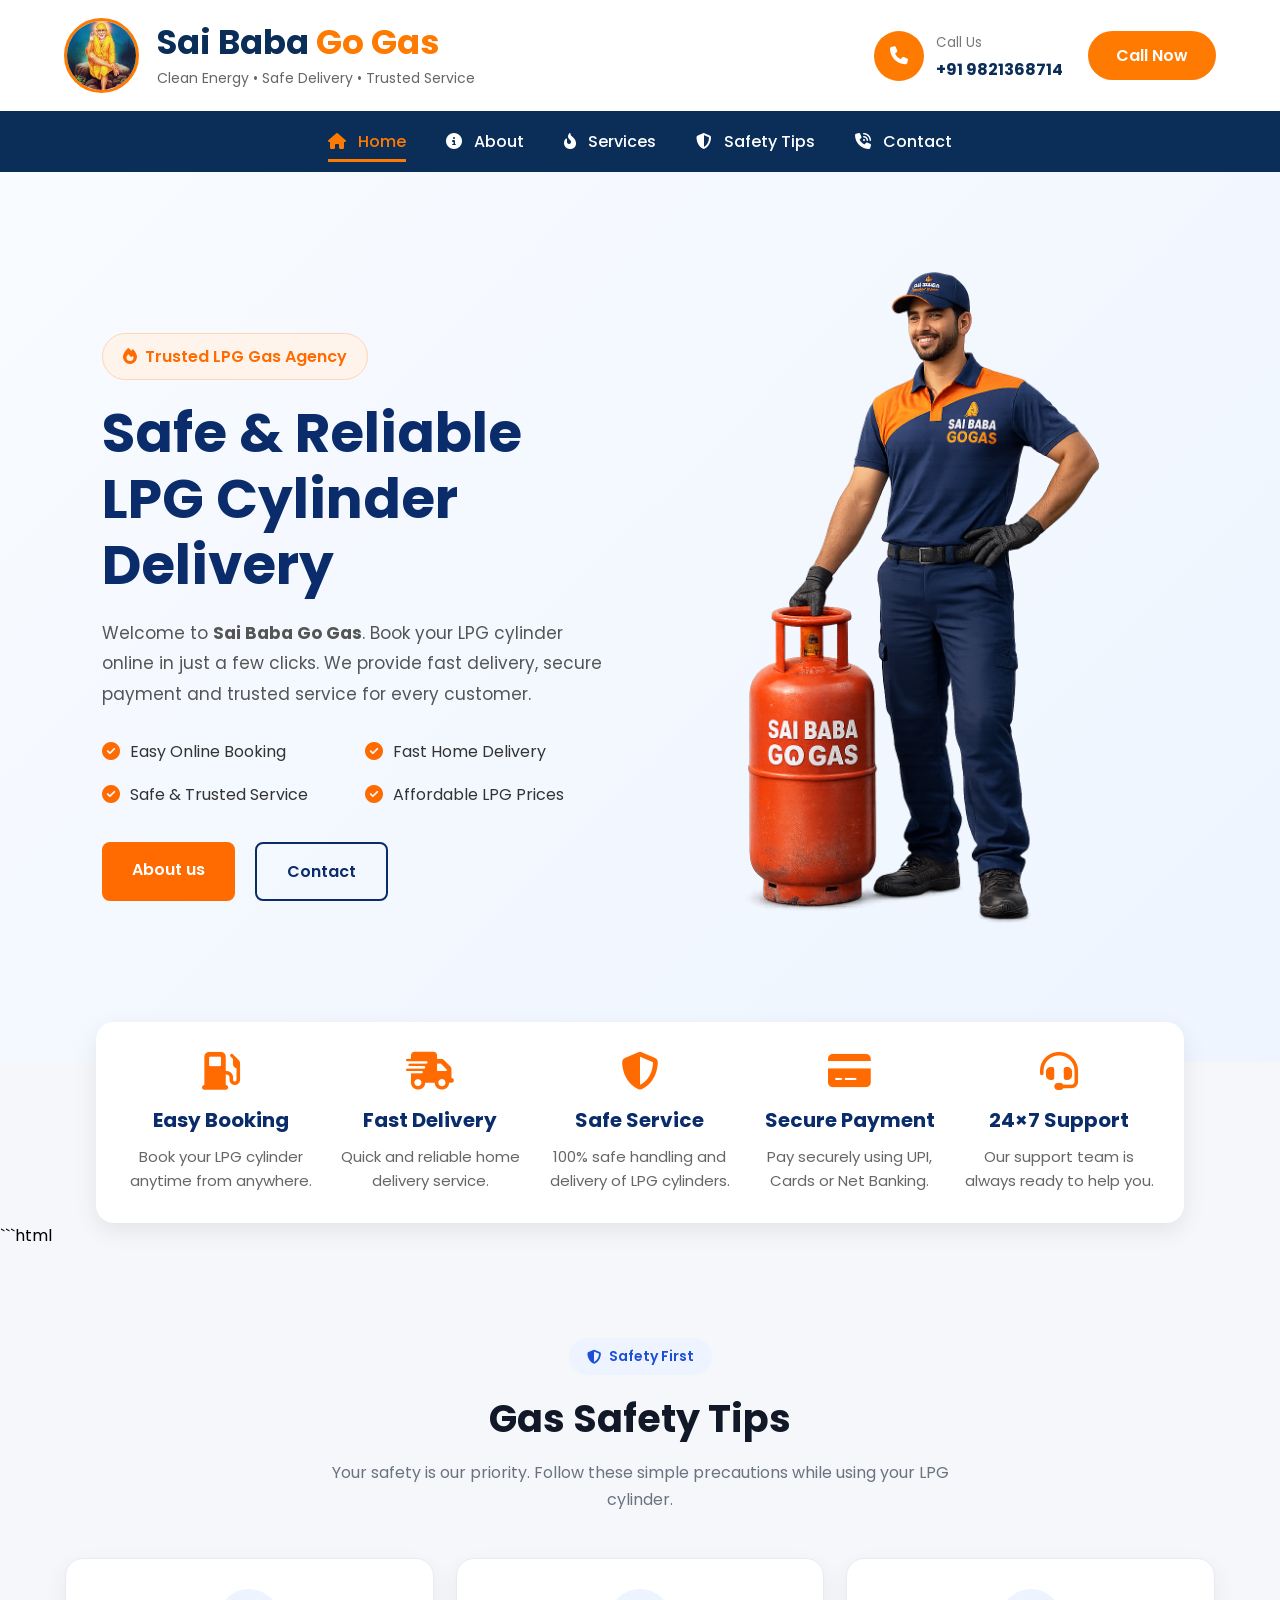
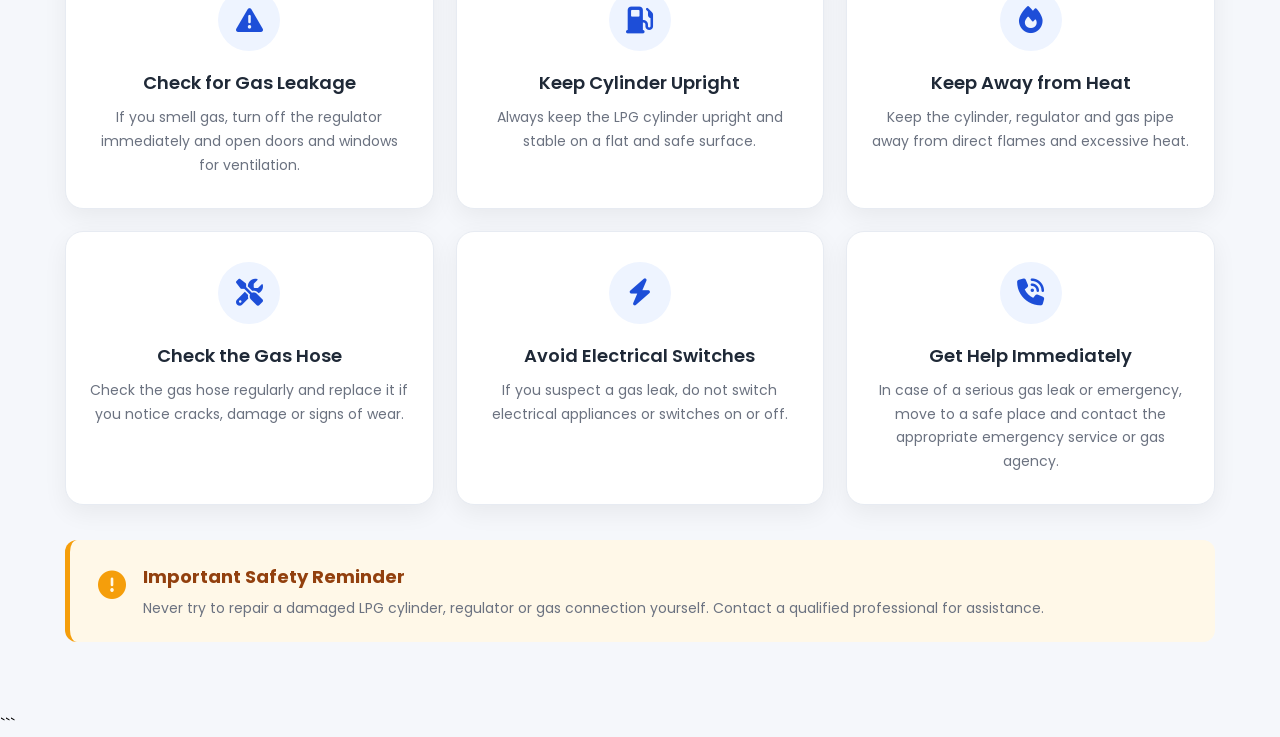
==== index.html @ 639c7b0b "Initial commit" ====
<!DOCTYPE html>
<html lang="en">

<head>
    <meta charset="UTF-8">
    <meta name="viewport" content="width=device-width, initial-scale=1.0">
    <title>Sai Baba Go Gas Agency</title>

    <!-- CSS -->
    <link rel="stylesheet" href="style.css">

    <!-- Google Font -->
    <link rel="preconnect" href="https://fonts.googleapis.com">
    <link rel="preconnect" href="https://fonts.gstatic.com" crossorigin>

    <link href="https://fonts.googleapis.com/css2?family=Poppins:wght@300;400;500;600;700;800&display=swap"
        rel="stylesheet">

    <!-- Font Awesome -->
    <link rel="stylesheet" href="https://cdnjs.cloudflare.com/ajax/libs/font-awesome/6.6.0/css/all.min.css">
    <link rel="stylesheet" href="https://cdnjs.cloudflare.com/ajax/libs/font-awesome/6.5.2/css/all.min.css">
</head>

<body>

    <!-- ===========================
        HEADER START
============================ -->

    <header class="header">

        <!-- Top Header -->

        <div class="top-header">

            <!-- Logo -->

            <div class="logo-section">

                <img src="images/sai baba.png" alt="Sai Baba Go Gas Logo">

                <div class="logo-text">
                    <h2>Sai Baba <span>Go Gas</span></h2>
                    <p>Clean Energy • Safe Delivery • Trusted Service</p>
                </div>

            </div>

            <!-- Contact -->

            <div class="contact-section">

                <div class="phone">

                    <i class="fa-solid fa-phone"></i>

                    <div>

                        <small>Call Us</small>

                        <h4>+91 9821368714</h4>

                    </div>

                </div>

                <a href="tel:+919876543210" class="call-btn">
                    Call Now
                </a>

            </div>

        </div>

        <!-- Navigation -->

        <nav class="navbar">

            <div class="menu">

                <a href="#" class="active">
                    <i class="fa-solid fa-house"></i>
                    Home
                </a>

                <a href="about/about.html">
                    <i class="fa-solid fa-circle-info"></i>
                    About
                </a>

                <a href="services/services.html">
                    <i class="fa-solid fa-fire-flame-curved"></i>
                    Services
                </a>

                <a href="#safety">
                    <i class="fa-solid fa-shield-halved"></i>
                    Safety Tips
                </a>

                <a href="contact/contact.html">
                    <i class="fa-solid fa-phone-volume"></i>
                    Contact
                </a>

            </div>

        </nav>

    </header>

    <!-- ===========================
        HEADER END
============================ -->

    <!-- ================= HERO SECTION ================= -->

    <section class="hero">

        <div class="hero-content">

            <span class="hero-tag">
                <i class="fa-solid fa-fire"></i>
                Trusted LPG Gas Agency
            </span>

            <h1>
                Safe & Reliable <br>
                LPG Cylinder Delivery
            </h1>

            <p>
                Welcome to <strong>Sai Baba Go Gas</strong>. Book your LPG cylinder
                online in just a few clicks. We provide fast delivery, secure
                payment and trusted service for every customer.
            </p>

            <div class="hero-points">

                <div class="point">
                    <i class="fa-solid fa-circle-check"></i>
                    <span>Easy Online Booking</span>
                </div>

                <div class="point">
                    <i class="fa-solid fa-circle-check"></i>
                    <span>Fast Home Delivery</span>
                </div>

                <div class="point">
                    <i class="fa-solid fa-circle-check"></i>
                    <span>Safe & Trusted Service</span>
                </div>

                <div class="point">
                    <i class="fa-solid fa-circle-check"></i>
                    <span>Affordable LPG Prices</span>
                </div>

            </div>

            <div class="hero-buttons">

                <a href="about/about.html" class="btn-primary">
                    About us
                </a>

                <a href="contact/contact.html" class="btn-secondary">
                    Contact
                </a>

            </div>

        </div>


        <div class="hero-image">

            <img src="images/delivery boy.png" alt="Sai Baba Go Gas">

        </div>

    </section>

    <!-- ================ FEATURES ================= -->

    <section class="hero-features">

        <div class="feature-box">

            <i class="fa-solid fa-gas-pump"></i>

            <h3>Easy Booking</h3>

            <p>Book your LPG cylinder anytime from anywhere.</p>

        </div>

        <div class="feature-box">

            <i class="fa-solid fa-truck-fast"></i>

            <h3>Fast Delivery</h3>

            <p>Quick and reliable home delivery service.</p>

        </div>

        <div class="feature-box">

            <i class="fa-solid fa-shield-halved"></i>

            <h3>Safe Service</h3>

            <p>100% safe handling and delivery of LPG cylinders.</p>

        </div>

        <div class="feature-box">

            <i class="fa-solid fa-credit-card"></i>

            <h3>Secure Payment</h3>

            <p>Pay securely using UPI, Cards or Net Banking.</p>

        </div>

        <div class="feature-box">

            <i class="fa-solid fa-headset"></i>

            <h3>24×7 Support</h3>

            <p>Our support team is always ready to help you.</p>

        </div>

    </section>

    ```html
<!-- ================================
     SAFETY TIPS SECTION
================================ -->

<section class="safety-section" id="safety">

    <div class="safety-heading">

        <span class="safety-badge">
            <i class="fa-solid fa-shield-halved"></i>
            Safety First
        </span>

        <h2>Gas Safety Tips</h2>

        <p>
            Your safety is our priority. Follow these simple
            precautions while using your LPG cylinder.
        </p>

    </div>


    <div class="safety-cards">

        <!-- Safety Tip 1 -->
        <div class="safety-card">

            <div class="safety-icon">
                <i class="fa-solid fa-triangle-exclamation"></i>
            </div>

            <h3>Check for Gas Leakage</h3>

            <p>
                If you smell gas, turn off the regulator immediately
                and open doors and windows for ventilation.
            </p>

        </div>


        <!-- Safety Tip 2 -->
        <div class="safety-card">

            <div class="safety-icon">
                <i class="fa-solid fa-gas-pump"></i>
            </div>

            <h3>Keep Cylinder Upright</h3>

            <p>
                Always keep the LPG cylinder upright and stable
                on a flat and safe surface.
            </p>

        </div>


        <!-- Safety Tip 3 -->
        <div class="safety-card">

            <div class="safety-icon">
                <i class="fa-solid fa-fire"></i>
            </div>

            <h3>Keep Away from Heat</h3>

            <p>
                Keep the cylinder, regulator and gas pipe away
                from direct flames and excessive heat.
            </p>

        </div>


        <!-- Safety Tip 4 -->
        <div class="safety-card">

            <div class="safety-icon">
                <i class="fa-solid fa-screwdriver-wrench"></i>
            </div>

            <h3>Check the Gas Hose</h3>

            <p>
                Check the gas hose regularly and replace it if
                you notice cracks, damage or signs of wear.
            </p>

        </div>


        <!-- Safety Tip 5 -->
        <div class="safety-card">

            <div class="safety-icon">
                <i class="fa-solid fa-bolt"></i>
            </div>

            <h3>Avoid Electrical Switches</h3>

            <p>
                If you suspect a gas leak, do not switch electrical
                appliances or switches on or off.
            </p>

        </div>


        <!-- Safety Tip 6 -->
        <div class="safety-card">

            <div class="safety-icon">
                <i class="fa-solid fa-phone-volume"></i>
            </div>

            <h3>Get Help Immediately</h3>

            <p>
                In case of a serious gas leak or emergency, move
                to a safe place and contact the appropriate
                emergency service or gas agency.
            </p>

        </div>

    </div>


    <!-- Important Safety Notice -->

    <div class="safety-notice">

        <div class="notice-icon">
            <i class="fa-solid fa-circle-exclamation"></i>
        </div>

        <div>
            <h3>Important Safety Reminder</h3>

            <p>
                Never try to repair a damaged LPG cylinder, regulator
                or gas connection yourself. Contact a qualified
                professional for assistance.
            </p>
        </div>

    </div>

</section>
```




    <!-- JavaScript -->
    <script src="script.js"></script>

</body>

</html>
---- style.css ----
/* ==========================================
   SAI BABA GO GAS
   HEADER + NAVBAR CSS
========================================== */

*{
    margin:0;
    padding:0;
    box-sizing:border-box;
    font-family:'Poppins',sans-serif;
}

html{
    scroll-behavior:smooth;
}

body{
    background:#f5f7fb;
}

/* =============================
        HEADER
============================= */

.header{
    width:100%;
    background:#fff;
    box-shadow:0 5px 18px rgba(0,0,0,.08);
}

/* =============================
        TOP HEADER
============================= */

.top-header{

    width:90%;
    max-width:1300px;

    margin:auto;

    display:flex;
    justify-content:space-between;
    align-items:center;

    padding:18px 0;
}

/* =============================
        LOGO
============================= */

.logo-section{

    display:flex;
    align-items:center;
    gap:18px;
}

.logo-section img{

    width:75px;
    height:75px;
    border-radius:50%;
    object-fit:cover;

    border:3px solid #ff7a00;
    transition:.4s;
}

.logo-section img:hover{

    transform:rotate(5deg) scale(1.08);
}

.logo-text h2{

    color:#0B2E59;
    font-size:34px;
    font-weight:700;
    line-height:1.2;
}

.logo-text span{

    color:#ff7a00;
}

.logo-text p{

    margin-top:5px;

    color:#666;

    font-size:14px;
}

/* =============================
        CONTACT
============================= */

.contact-section{

    display:flex;
    align-items:center;
    gap:25px;
}

.phone{

    display:flex;
    align-items:center;
    gap:12px;
}

.phone i{

    width:50px;
    height:50px;

    border-radius:50%;

    background:#ff7a00;

    color:#fff;

    display:flex;
    justify-content:center;
    align-items:center;

    font-size:18px;
}

.phone small{

    color:#777;
}

.phone h4{

    color:#0B2E59;
    margin-top:3px;
}

/* =============================
        BUTTON
============================= */

.call-btn{

    text-decoration:none;

    background:#ff7a00;

    color:#fff;

    padding:12px 28px;

    border-radius:30px;

    font-weight:600;

    transition:.4s;
}

.call-btn:hover{

    background:#0B2E59;

    transform:translateY(-3px);

    box-shadow:0 10px 25px rgba(0,0,0,.15);
}

/* =============================
        NAVBAR
============================= */

.navbar{

    width:100%;

    background:#0B2E59;
}

.menu{

    width:90%;
    max-width:1300px;

    margin:auto;

    display:flex;
    justify-content:center;
    align-items:center;

    gap:40px;

    padding:18px 0;
}

.menu a{

    color:#fff;

    text-decoration:none;

    font-size:16px;

    font-weight:500;

    transition:.3s;

    position:relative;
}

.menu a i{

    margin-right:8px;
}

.menu a:hover{

    color:#ff7a00;
}

.menu a.active{

    color:#ff7a00;
}

/* Underline Animation */

.menu a::after{

    content:"";

    position:absolute;

    left:0;
    bottom:-8px;

    width:0;

    height:3px;

    background:#ff7a00;

    transition:.4s;
}

.menu a:hover::after,
.menu a.active::after{

    width:100%;
}

/* =============================
      RESPONSIVE
============================= */

@media(max-width:992px){

.top-header{

    flex-direction:column;

    gap:20px;

    text-align:center;
}

.contact-section{

    flex-direction:column;
}

.menu{

    flex-wrap:wrap;

    gap:20px;
}

.logo-text h2{

    font-size:28px;
}

}

@media(max-width:768px){

.logo-section{

    flex-direction:column;
}

.logo-section img{

    width:65px;
    height:65px;
}

.logo-text h2{

    font-size:24px;
}

.logo-text p{

    font-size:13px;
}

.phone{

    flex-direction:column;
}

.call-btn{

    width:180px;
    text-align:center;
}

.menu{

    flex-direction:column;
    gap:18px;
}

.menu a{

    font-size:17px;
}

}/*=========================
      HERO SECTION
=========================*/

.hero{
    width: 100%;
    min-height: 90vh;
    display: flex;
    align-items: center;
    justify-content: space-between;
    gap: 60px;
    padding: 70px 8%;
    background: linear-gradient(135deg,#f8fbff,#eef5ff);
}

/* Left Side */

.hero-content{
    flex: 1;
}

.hero-tag{
    display: inline-flex;
    align-items: center;
    gap: 8px;
    background: #fff4eb;
    color: #ff6b00;
    padding: 10px 20px;
    border-radius: 30px;
    font-weight: 600;
    border:1px solid #ffd5b3;
}

.hero h1{
    margin-top: 20px;
    font-size: 55px;
    color:#0b2c6b;
    line-height: 1.2;
    font-weight: 700;
}

.hero p{
    margin-top:20px;
    color:#555;
    line-height:1.8;
    font-size:17px;
    max-width:550px;
}

/* Points */

.hero-points{
    margin-top:30px;
    display:grid;
    grid-template-columns:repeat(2,1fr);
    gap:18px;
}

.point{
    display:flex;
    align-items:center;
    gap:10px;
    font-size:16px;
    color:#333;
}

.point i{
    color:#ff6b00;
    font-size:18px;
}

/* Buttons */

.hero-buttons{
    margin-top:35px;
    display:flex;
    gap:20px;
}

.btn-primary{
    text-decoration:none;
    background:#ff6b00;
    color:#fff;
    padding:15px 30px;
    border-radius:8px;
    font-weight:600;
    transition:.3s;
}

.btn-primary:hover{
    background:#e65c00;
}

.btn-secondary{
    text-decoration:none;
    color:#0b2c6b;
    border:2px solid #0b2c6b;
    padding:15px 30px;
    border-radius:8px;
    font-weight:600;
    transition:.3s;
}

.btn-secondary:hover{
    background:#0b2c6b;
    color:white;
}

/* Right Image */

.hero-image{
    flex:1;
    display:flex;
    justify-content:center;
}

.hero-image img{
    width:100%;
    max-width:500px;
    border-radius:20px;
    animation: float 3s ease-in-out infinite;
}

/* Floating Animation */

@keyframes float{

    0%{
        transform:translateY(0);
    }

    50%{
        transform:translateY(-12px);
    }

    100%{
        transform:translateY(0);
    }

}

/*=========================
      FEATURE CARDS
=========================*/

.hero-features{

    width:85%;
    margin:auto;
    margin-top:-40px;

    background:#fff;

    border-radius:18px;

    box-shadow:0 8px 25px rgba(0,0,0,.08);

    display:grid;

    grid-template-columns:repeat(5,1fr);

    gap:20px;

    padding:30px;

}

.feature-box{

    text-align:center;

}

.feature-box i{

    font-size:38px;

    color:#ff6b00;

    margin-bottom:15px;

}

.feature-box h3{

    color:#0b2c6b;

    margin-bottom:10px;

    font-size:20px;

}

.feature-box p{

    color:#666;

    font-size:15px;

    line-height:1.6;

}

/*=========================
      RESPONSIVE
=========================*/

@media(max-width:992px){

.hero{

flex-direction:column-reverse;
text-align:center;

}

.hero p{

margin:auto;

}

.hero-buttons{

justify-content:center;

}

.hero-points{

grid-template-columns:1fr;

text-align:left;

max-width:350px;

margin:30px auto;

}

.hero h1{

font-size:42px;

}

.hero-features{

grid-template-columns:repeat(2,1fr);

margin-top:40px;

width:90%;

}

}

@media(max-width:576px){

.hero{

padding:60px 20px;

}

.hero h1{

font-size:34px;

}

.hero-features{

grid-template-columns:1fr;

padding:25px;

}

.hero-image img{

max-width:320px;

}

.hero-buttons{

flex-direction:column;

}

.btn-primary,
.btn-secondary{

text-align:center;

}

}

/* =========================
        ABOUT SECTION
========================= */

.about{
    width: 100%;
    padding: 90px 8%;
    display: flex;
    justify-content: space-between;
    align-items: center;
    gap: 70px;
    background: #ffffff;
}

/* Left Image */

.about-image{
    flex: 1;
    display: flex;
    justify-content: center;
}

.about-image img{
    width: 100%;
    max-width: 500px;
    border-radius: 20px;
    box-shadow: 0 10px 25px rgba(0,0,0,0.12);
    transition: .4s;
}

.about-image img:hover{
    transform: scale(1.03);
}

/* Right Content */

.about-content{
    flex: 1;
}

.section-tag{
    display: inline-block;
    background: #fff3e8;
    color: #ff6b00;
    padding: 8px 18px;
    border-radius: 25px;
    font-size: 15px;
    font-weight: 600;
    margin-bottom: 15px;
}

.about-content h2{
    font-size: 42px;
    color: #0b2c6b;
    margin-bottom: 20px;
}

.about-content p{
    color: #555;
    font-size: 17px;
    line-height: 1.8;
    margin-bottom: 18px;
}

/* List */

.about-list{
    margin: 30px 0;
}

.about-item{
    display: flex;
    align-items: center;
    gap: 12px;
    margin-bottom: 18px;
}

.about-item i{
    color: #ff6b00;
    font-size: 18px;
}

.about-item span{
    color: #333;
    font-size: 16px;
    font-weight: 500;
}

/* Button */

.about-btn{
    display: inline-block;
    text-decoration: none;
    background: #ff6b00;
    color: #fff;
    padding: 14px 30px;
    border-radius: 8px;
    font-weight: 600;
    transition: .3s;
}

.about-btn:hover{
    background: #e85d00;
    transform: translateY(-3px);
}

/* =========================
        RESPONSIVE
========================= */

@media(max-width:992px){

.about{
    flex-direction: column;
    text-align: center;
}

.about-content{
    width: 100%;
}

.about-list{
    display: inline-block;
    text-align: left;
}

.about-content h2{
    font-size: 34px;
}

.about-image img{
    max-width: 400px;
}

}

@media(max-width:576px){

.about{
    padding: 70px 20px;
}

.about-content h2{
    font-size: 28px;
}

.about-content p{
    font-size: 15px;
}

.about-image img{
    max-width: 300px;
}

.about-btn{
    width: 100%;
    text-align: center;
}

}


/* =========================================
   SAFETY TIPS SECTION
========================================= */

.safety-section {
    width: 90%;
    max-width: 1150px;
    margin: 90px auto 70px;
}


/* ---------- Heading ---------- */

.safety-heading {
    text-align: center;
    margin-bottom: 45px;
}

.safety-badge {
    display: inline-flex;
    align-items: center;
    gap: 8px;
    padding: 8px 18px;
    background: #eef4ff;
    color: #1d4ed8;
    border-radius: 30px;
    font-size: 14px;
    font-weight: 600;
    margin-bottom: 15px;
}

.safety-heading h2 {
    font-size: 38px;
    font-weight: 700;
    color: #111827;
    margin-bottom: 12px;
}

.safety-heading p {
    max-width: 650px;
    margin: 0 auto;
    color: #6b7280;
    font-size: 16px;
    line-height: 1.7;
}


/* ---------- Safety Cards ---------- */

.safety-cards {
    display: grid;
    grid-template-columns: repeat(3, 1fr);
    gap: 22px;
}

.safety-card {
    background: #ffffff;
    padding: 30px 24px;
    border-radius: 18px;
    text-align: center;
    border: 1px solid #e7ebf2;
    box-shadow: 0 8px 25px rgba(0, 0, 0, 0.06);
    transition: all 0.3s ease;
}

.safety-card:hover {
    transform: translateY(-7px);
    box-shadow: 0 15px 35px rgba(0, 0, 0, 0.11);
}


/* ---------- Icons ---------- */

.safety-icon {
    width: 62px;
    height: 62px;
    margin: 0 auto 18px;
    display: flex;
    align-items: center;
    justify-content: center;

    background: #eef4ff;
    color: #1d4ed8;

    border-radius: 50%;
    font-size: 27px;

    transition: 0.3s ease;
}

.safety-card:hover .safety-icon {
    transform: scale(1.08);
}


/* ---------- Card Text ---------- */

.safety-card h3 {
    font-size: 18px;
    font-weight: 600;
    color: #1f2937;
    margin-bottom: 10px;
}

.safety-card p {
    font-size: 14px;
    line-height: 1.7;
    color: #6b7280;
}


/* ---------- Important Notice ---------- */

.safety-notice {
    margin-top: 35px;
    padding: 23px 28px;

    background: #fff8e8;

    border-left: 5px solid #f59e0b;
    border-radius: 12px;

    display: flex;
    align-items: flex-start;
    gap: 17px;
}

.notice-icon {
    color: #f59e0b;
    font-size: 28px;
    padding-top: 2px;
}

.safety-notice h3 {
    color: #92400e;
    font-size: 18px;
    margin-bottom: 7px;
}

.safety-notice p {
    color: #6b7280;
    font-size: 14px;
    line-height: 1.6;
}


/* =========================================
   RESPONSIVE DESIGN
========================================= */

@media (max-width: 900px) {

    .safety-cards {
        grid-template-columns: repeat(2, 1fr);
    }

    .safety-heading h2 {
        font-size: 34px;
    }
}


@media (max-width: 600px) {

    .safety-section {
        width: 92%;
        margin: 60px auto;
    }

    .safety-cards {
        grid-template-columns: 1fr;
    }

    .safety-heading h2 {
        font-size: 29px;
    }

    .safety-heading p {
        font-size: 14px;
    }

    .safety-notice {
        padding: 18px;
    }

    .safety-notice p {
        font-size: 13px;
    }
}
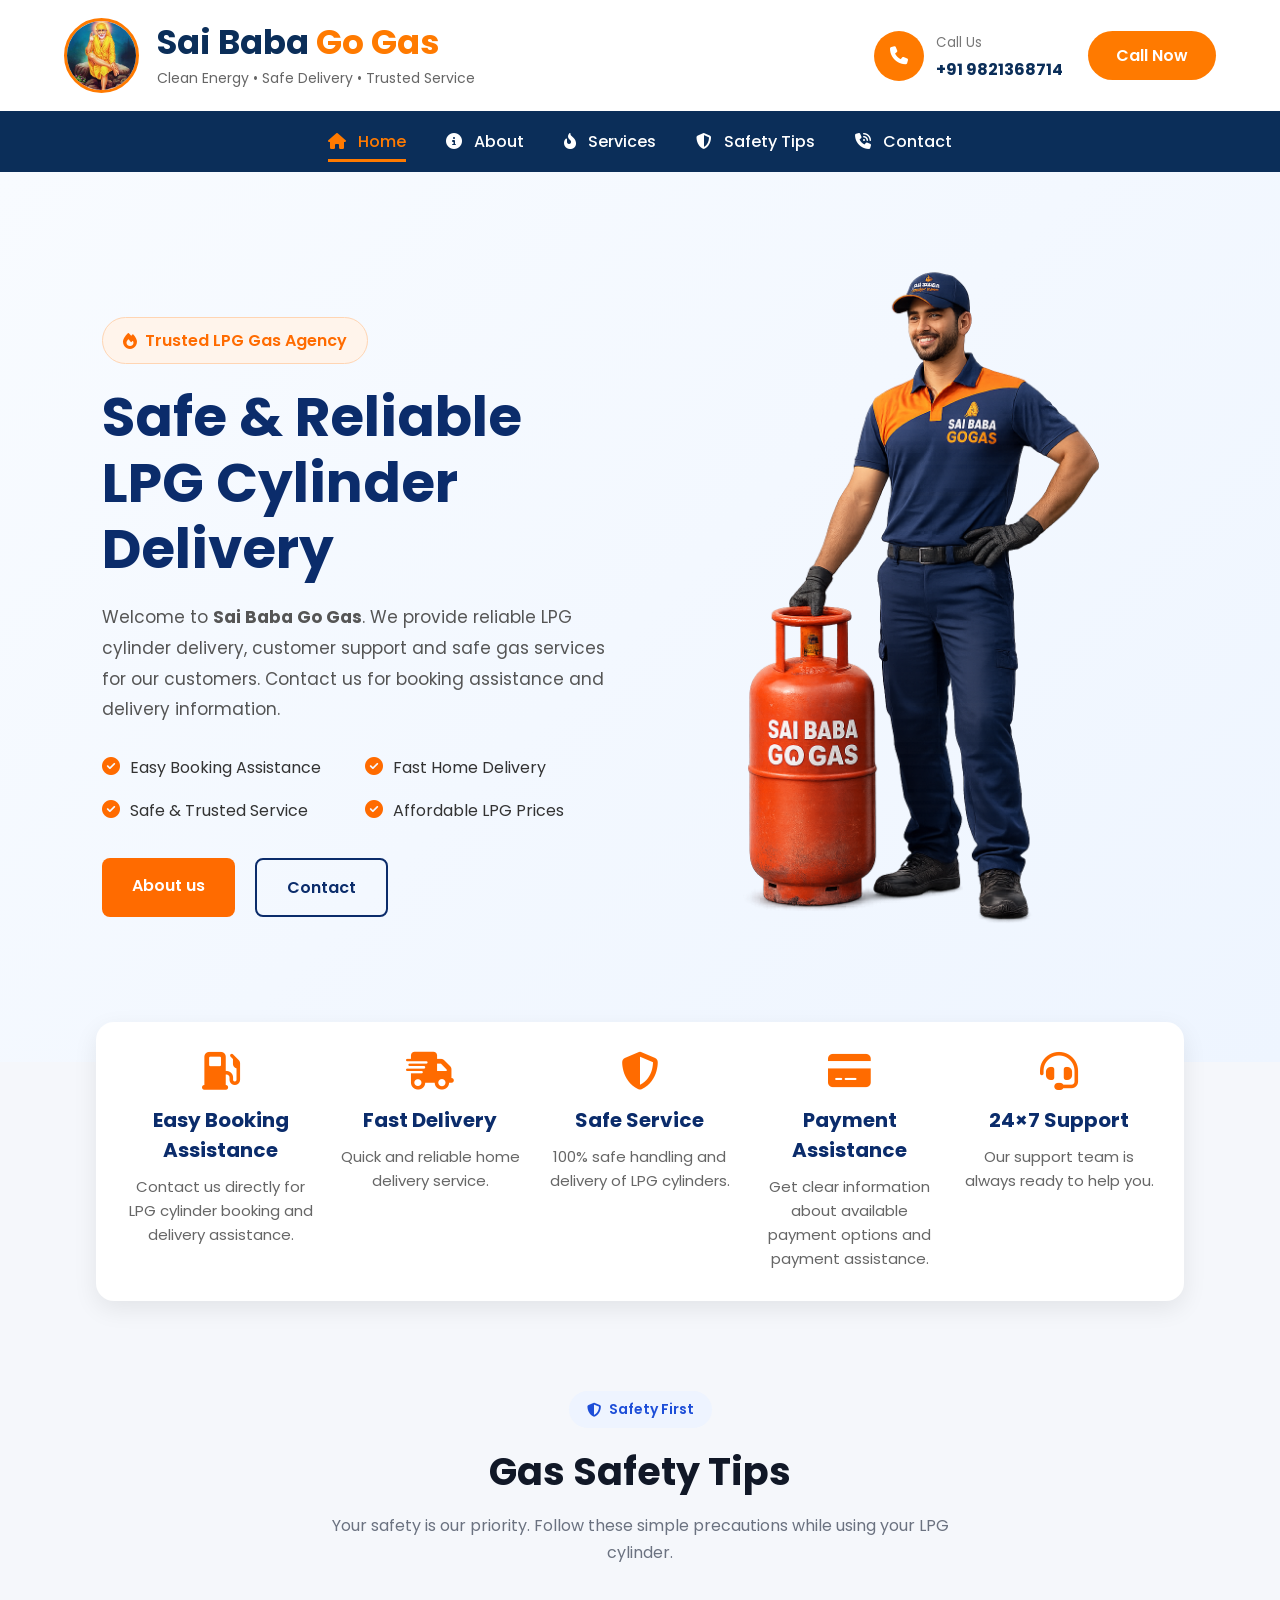
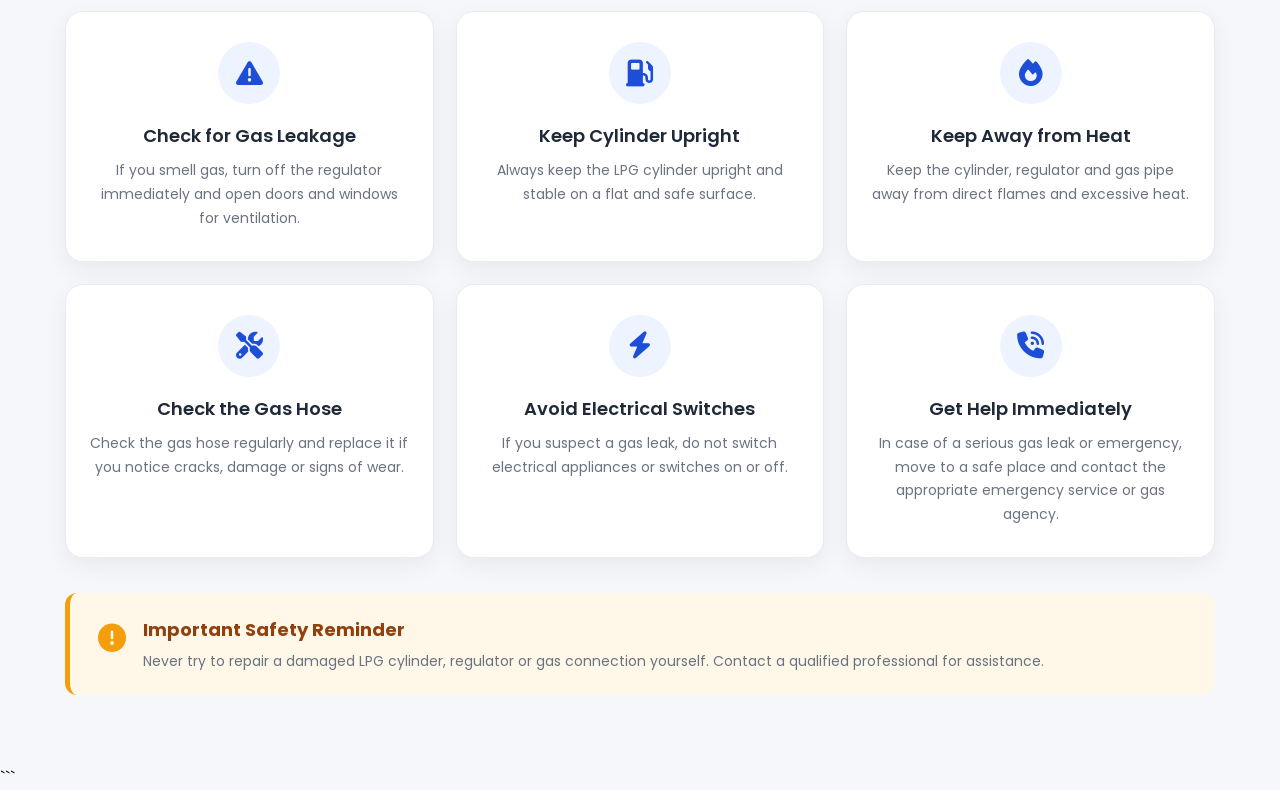
==== commit 62e4cb1c: "Add SEO setup, robots.txt and sitemap" ====
--- a/index.html
+++ b/index.html
@@ -3,8 +3,25 @@
 
 <head>
     <meta charset="UTF-8">
+    <meta name="google-site-verification" content="eYCDn97MRUzJD-NVFYa74yXMPCmYu_KGP3tTAid7C7M" />
     <meta name="viewport" content="width=device-width, initial-scale=1.0">
-    <title>Sai Baba Go Gas Agency</title>
+    <title>Sai Baba Go Gas Agency | LPG Gas Delivery & Services</title>
+
+    <meta name="description"
+        content="Sai Baba Go Gas Agency provides reliable LPG gas cylinder delivery, customer support and safe LPG services. Contact us for LPG gas booking and delivery assistance.">
+
+    <meta name="robots" content="index, follow">
+
+    <meta name="author" content="Sai Baba Go Gas Agency">
+    <link rel="canonical" href="https://sai-baba-go-gas-agency.vercel.app/">
+
+    <!-- Social Media Sharing -->
+    <meta property="og:title" content="Sai Baba Go Gas Agency | LPG Gas Delivery & Services">
+    <meta property="og:description"
+        content="Reliable LPG gas cylinder delivery and safe LPG services from Sai Baba Go Gas Agency.">
+    <meta property="og:type" content="website">
+    <meta property="og:url" content="https://sai-baba-go-gas-agency.vercel.app/">
+    <meta property="og:image" content="https://sai-baba-go-gas-agency.vercel.app/images/sai%20baba.png">
 
     <!-- CSS -->
     <link rel="stylesheet" href="style.css">
@@ -108,7 +125,6 @@
         </nav>
 
     </header>
-
     <!-- ===========================
         HEADER END
 ============================ -->
@@ -130,16 +146,16 @@
             </h1>
 
             <p>
-                Welcome to <strong>Sai Baba Go Gas</strong>. Book your LPG cylinder
-                online in just a few clicks. We provide fast delivery, secure
-                payment and trusted service for every customer.
+                Welcome to <strong>Sai Baba Go Gas</strong>. We provide reliable LPG
+                cylinder delivery, customer support and safe gas services for our
+                customers. Contact us for booking assistance and delivery information.
             </p>
 
             <div class="hero-points">
 
                 <div class="point">
                     <i class="fa-solid fa-circle-check"></i>
-                    <span>Easy Online Booking</span>
+                    <span>Easy Booking Assistance</span>
                 </div>
 
                 <div class="point">
@@ -190,9 +206,11 @@
 
             <i class="fa-solid fa-gas-pump"></i>
 
-            <h3>Easy Booking</h3>
-
-            <p>Book your LPG cylinder anytime from anywhere.</p>
+            <h3>Easy Booking Assistance</h3>
+
+            <p>
+                Contact us directly for LPG cylinder booking and delivery assistance.
+            </p>
 
         </div>
 
@@ -220,9 +238,11 @@
 
             <i class="fa-solid fa-credit-card"></i>
 
-            <h3>Secure Payment</h3>
-
-            <p>Pay securely using UPI, Cards or Net Banking.</p>
+            <h3>Payment Assistance</h3>
+
+            <p>
+                Get clear information about available payment options and payment assistance.
+            </p>
 
         </div>
 
@@ -238,159 +258,158 @@
 
     </section>
 
-    ```html
-<!-- ================================
+    <!-- ================================
      SAFETY TIPS SECTION
 ================================ -->
 
-<section class="safety-section" id="safety">
-
-    <div class="safety-heading">
-
-        <span class="safety-badge">
-            <i class="fa-solid fa-shield-halved"></i>
-            Safety First
-        </span>
-
-        <h2>Gas Safety Tips</h2>
-
-        <p>
-            Your safety is our priority. Follow these simple
-            precautions while using your LPG cylinder.
-        </p>
-
-    </div>
-
-
-    <div class="safety-cards">
-
-        <!-- Safety Tip 1 -->
-        <div class="safety-card">
-
-            <div class="safety-icon">
-                <i class="fa-solid fa-triangle-exclamation"></i>
-            </div>
-
-            <h3>Check for Gas Leakage</h3>
+    <section class="safety-section" id="safety">
+
+        <div class="safety-heading">
+
+            <span class="safety-badge">
+                <i class="fa-solid fa-shield-halved"></i>
+                Safety First
+            </span>
+
+            <h2>Gas Safety Tips</h2>
 
             <p>
-                If you smell gas, turn off the regulator immediately
-                and open doors and windows for ventilation.
+                Your safety is our priority. Follow these simple
+                precautions while using your LPG cylinder.
             </p>
 
         </div>
 
 
-        <!-- Safety Tip 2 -->
-        <div class="safety-card">
-
-            <div class="safety-icon">
-                <i class="fa-solid fa-gas-pump"></i>
-            </div>
-
-            <h3>Keep Cylinder Upright</h3>
-
-            <p>
-                Always keep the LPG cylinder upright and stable
-                on a flat and safe surface.
-            </p>
-
-        </div>
-
-
-        <!-- Safety Tip 3 -->
-        <div class="safety-card">
-
-            <div class="safety-icon">
-                <i class="fa-solid fa-fire"></i>
-            </div>
-
-            <h3>Keep Away from Heat</h3>
-
-            <p>
-                Keep the cylinder, regulator and gas pipe away
-                from direct flames and excessive heat.
-            </p>
-
-        </div>
-
-
-        <!-- Safety Tip 4 -->
-        <div class="safety-card">
-
-            <div class="safety-icon">
-                <i class="fa-solid fa-screwdriver-wrench"></i>
-            </div>
-
-            <h3>Check the Gas Hose</h3>
-
-            <p>
-                Check the gas hose regularly and replace it if
-                you notice cracks, damage or signs of wear.
-            </p>
-
-        </div>
-
-
-        <!-- Safety Tip 5 -->
-        <div class="safety-card">
-
-            <div class="safety-icon">
-                <i class="fa-solid fa-bolt"></i>
-            </div>
-
-            <h3>Avoid Electrical Switches</h3>
-
-            <p>
-                If you suspect a gas leak, do not switch electrical
-                appliances or switches on or off.
-            </p>
-
-        </div>
-
-
-        <!-- Safety Tip 6 -->
-        <div class="safety-card">
-
-            <div class="safety-icon">
-                <i class="fa-solid fa-phone-volume"></i>
-            </div>
-
-            <h3>Get Help Immediately</h3>
-
-            <p>
-                In case of a serious gas leak or emergency, move
-                to a safe place and contact the appropriate
-                emergency service or gas agency.
-            </p>
-
-        </div>
-
-    </div>
-
-
-    <!-- Important Safety Notice -->
-
-    <div class="safety-notice">
-
-        <div class="notice-icon">
-            <i class="fa-solid fa-circle-exclamation"></i>
-        </div>
-
-        <div>
-            <h3>Important Safety Reminder</h3>
-
-            <p>
-                Never try to repair a damaged LPG cylinder, regulator
-                or gas connection yourself. Contact a qualified
-                professional for assistance.
-            </p>
-        </div>
-
-    </div>
-
-</section>
-```
+        <div class="safety-cards">
+
+            <!-- Safety Tip 1 -->
+            <div class="safety-card">
+
+                <div class="safety-icon">
+                    <i class="fa-solid fa-triangle-exclamation"></i>
+                </div>
+
+                <h3>Check for Gas Leakage</h3>
+
+                <p>
+                    If you smell gas, turn off the regulator immediately
+                    and open doors and windows for ventilation.
+                </p>
+
+            </div>
+
+
+            <!-- Safety Tip 2 -->
+            <div class="safety-card">
+
+                <div class="safety-icon">
+                    <i class="fa-solid fa-gas-pump"></i>
+                </div>
+
+                <h3>Keep Cylinder Upright</h3>
+
+                <p>
+                    Always keep the LPG cylinder upright and stable
+                    on a flat and safe surface.
+                </p>
+
+            </div>
+
+
+            <!-- Safety Tip 3 -->
+            <div class="safety-card">
+
+                <div class="safety-icon">
+                    <i class="fa-solid fa-fire"></i>
+                </div>
+
+                <h3>Keep Away from Heat</h3>
+
+                <p>
+                    Keep the cylinder, regulator and gas pipe away
+                    from direct flames and excessive heat.
+                </p>
+
+            </div>
+
+
+            <!-- Safety Tip 4 -->
+            <div class="safety-card">
+
+                <div class="safety-icon">
+                    <i class="fa-solid fa-screwdriver-wrench"></i>
+                </div>
+
+                <h3>Check the Gas Hose</h3>
+
+                <p>
+                    Check the gas hose regularly and replace it if
+                    you notice cracks, damage or signs of wear.
+                </p>
+
+            </div>
+
+
+            <!-- Safety Tip 5 -->
+            <div class="safety-card">
+
+                <div class="safety-icon">
+                    <i class="fa-solid fa-bolt"></i>
+                </div>
+
+                <h3>Avoid Electrical Switches</h3>
+
+                <p>
+                    If you suspect a gas leak, do not switch electrical
+                    appliances or switches on or off.
+                </p>
+
+            </div>
+
+
+            <!-- Safety Tip 6 -->
+            <div class="safety-card">
+
+                <div class="safety-icon">
+                    <i class="fa-solid fa-phone-volume"></i>
+                </div>
+
+                <h3>Get Help Immediately</h3>
+
+                <p>
+                    In case of a serious gas leak or emergency, move
+                    to a safe place and contact the appropriate
+                    emergency service or gas agency.
+                </p>
+
+            </div>
+
+        </div>
+
+
+        <!-- Important Safety Notice -->
+
+        <div class="safety-notice">
+
+            <div class="notice-icon">
+                <i class="fa-solid fa-circle-exclamation"></i>
+            </div>
+
+            <div>
+                <h3>Important Safety Reminder</h3>
+
+                <p>
+                    Never try to repair a damaged LPG cylinder, regulator
+                    or gas connection yourself. Contact a qualified
+                    professional for assistance.
+                </p>
+            </div>
+
+        </div>
+
+    </section>
+    ```
 
 
 
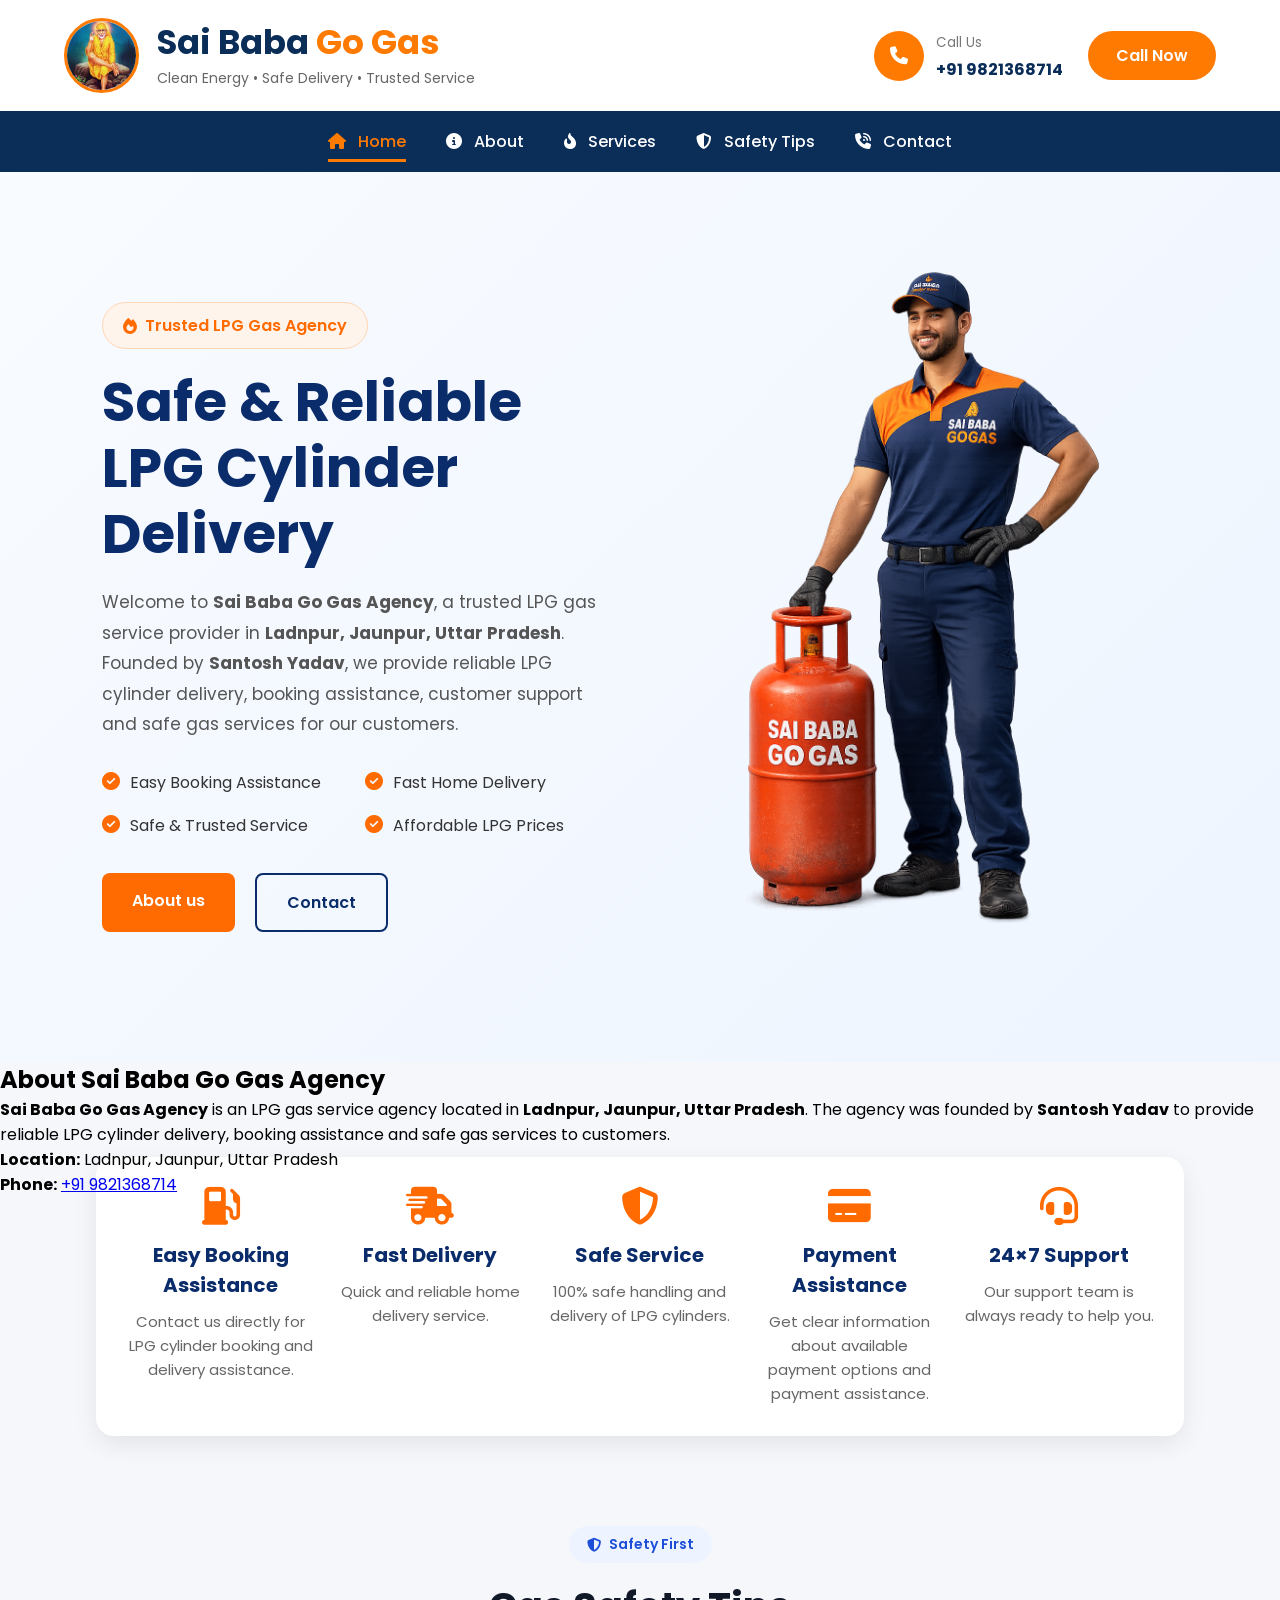
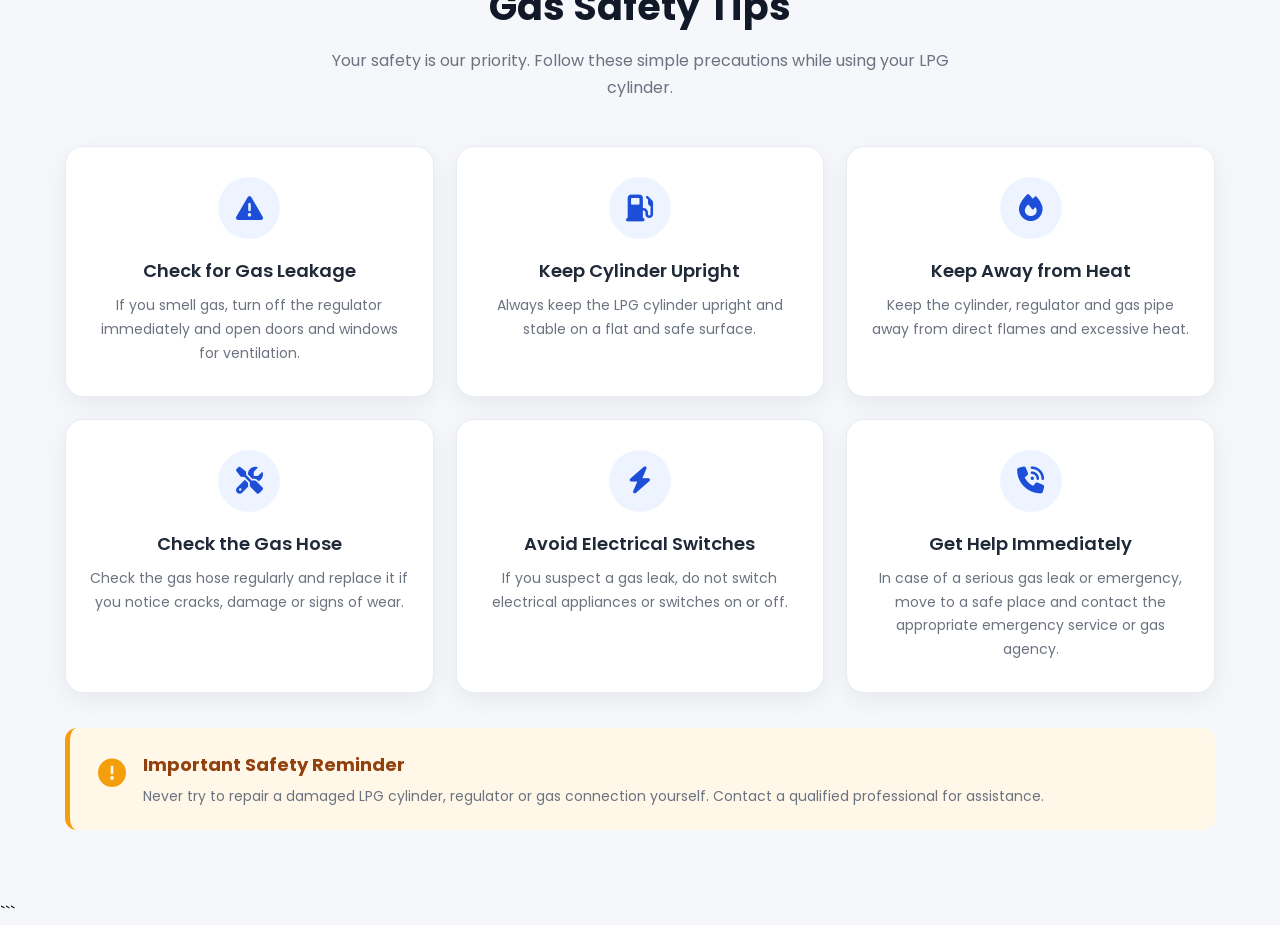
==== commit 3b67e70e: "Improve SEO and business information" ====
--- a/index.html
+++ b/index.html
@@ -5,7 +5,8 @@
     <meta charset="UTF-8">
     <meta name="google-site-verification" content="eYCDn97MRUzJD-NVFYa74yXMPCmYu_KGP3tTAid7C7M" />
     <meta name="viewport" content="width=device-width, initial-scale=1.0">
-    <title>Sai Baba Go Gas Agency | LPG Gas Delivery & Services</title>
+    <meta name="description"
+        content="Sai Baba Go Gas Agency in Ladnpur, Jaunpur, founded by Santosh Yadav, provides LPG cylinder delivery, booking assistance, safe LPG services and customer support. Contact us at +91 9821368714.">
 
     <meta name="description"
         content="Sai Baba Go Gas Agency provides reliable LPG gas cylinder delivery, customer support and safe LPG services. Contact us for LPG gas booking and delivery assistance.">
@@ -36,6 +37,36 @@
     <!-- Font Awesome -->
     <link rel="stylesheet" href="https://cdnjs.cloudflare.com/ajax/libs/font-awesome/6.6.0/css/all.min.css">
     <link rel="stylesheet" href="https://cdnjs.cloudflare.com/ajax/libs/font-awesome/6.5.2/css/all.min.css">
+
+    <!-- Local Business Structured Data -->
+    <script type="application/ld+json">
+{
+  "@context": "https://schema.org",
+  "@type": "LocalBusiness",
+  "@id": "https://sai-baba-go-gas-agency.vercel.app/#business",
+  "name": "Sai Baba Go Gas Agency",
+  "description": "Sai Baba Go Gas Agency provides LPG cylinder delivery, booking assistance, safe LPG services and customer support in Ladnpur, Jaunpur.",
+  "url": "https://sai-baba-go-gas-agency.vercel.app/",
+  "telephone": "+919821368714",
+  "image": "https://sai-baba-go-gas-agency.vercel.app/images/sai%20baba.png",
+  "logo": "https://sai-baba-go-gas-agency.vercel.app/images/sai%20baba.png",
+  "founder": {
+    "@type": "Person",
+    "name": "Santosh Yadav"
+  },
+  "address": {
+    "@type": "PostalAddress",
+    "streetAddress": "Ladnpur",
+    "addressLocality": "Jaunpur",
+    "addressRegion": "Uttar Pradesh",
+    "addressCountry": "IN"
+  },
+  "areaServed": {
+    "@type": "City",
+    "name": "Jaunpur"
+  }
+}
+</script>
 </head>
 
 <body>
@@ -81,7 +112,7 @@
 
                 </div>
 
-                <a href="tel:+919876543210" class="call-btn">
+                <a href="tel:+919821368714" class="call-btn">
                     Call Now
                 </a>
 
@@ -146,9 +177,11 @@
             </h1>
 
             <p>
-                Welcome to <strong>Sai Baba Go Gas</strong>. We provide reliable LPG
-                cylinder delivery, customer support and safe gas services for our
-                customers. Contact us for booking assistance and delivery information.
+                Welcome to <strong>Sai Baba Go Gas Agency</strong>, a trusted LPG gas
+                service provider in <strong>Ladnpur, Jaunpur, Uttar Pradesh</strong>.
+                Founded by <strong>Santosh Yadav</strong>, we provide reliable LPG
+                cylinder delivery, booking assistance, customer support and safe gas
+                services for our customers.
             </p>
 
             <div class="hero-points">
@@ -196,6 +229,27 @@
 
         </div>
 
+    </section>
+
+    <section class="business-info">
+        <h2>About Sai Baba Go Gas Agency</h2>
+
+        <p>
+            <strong>Sai Baba Go Gas Agency</strong> is an LPG gas service agency
+            located in <strong>Ladnpur, Jaunpur, Uttar Pradesh</strong>.
+            The agency was founded by <strong>Santosh Yadav</strong> to provide
+            reliable LPG cylinder delivery, booking assistance and safe gas
+            services to customers.
+        </p>
+
+        <p>
+            <strong>Location:</strong> Ladnpur, Jaunpur, Uttar Pradesh
+        </p>
+
+        <p>
+            <strong>Phone:</strong>
+            <a href="tel:+919821368714">+91 9821368714</a>
+        </p>
     </section>
 
     <!-- ================ FEATURES ================= -->
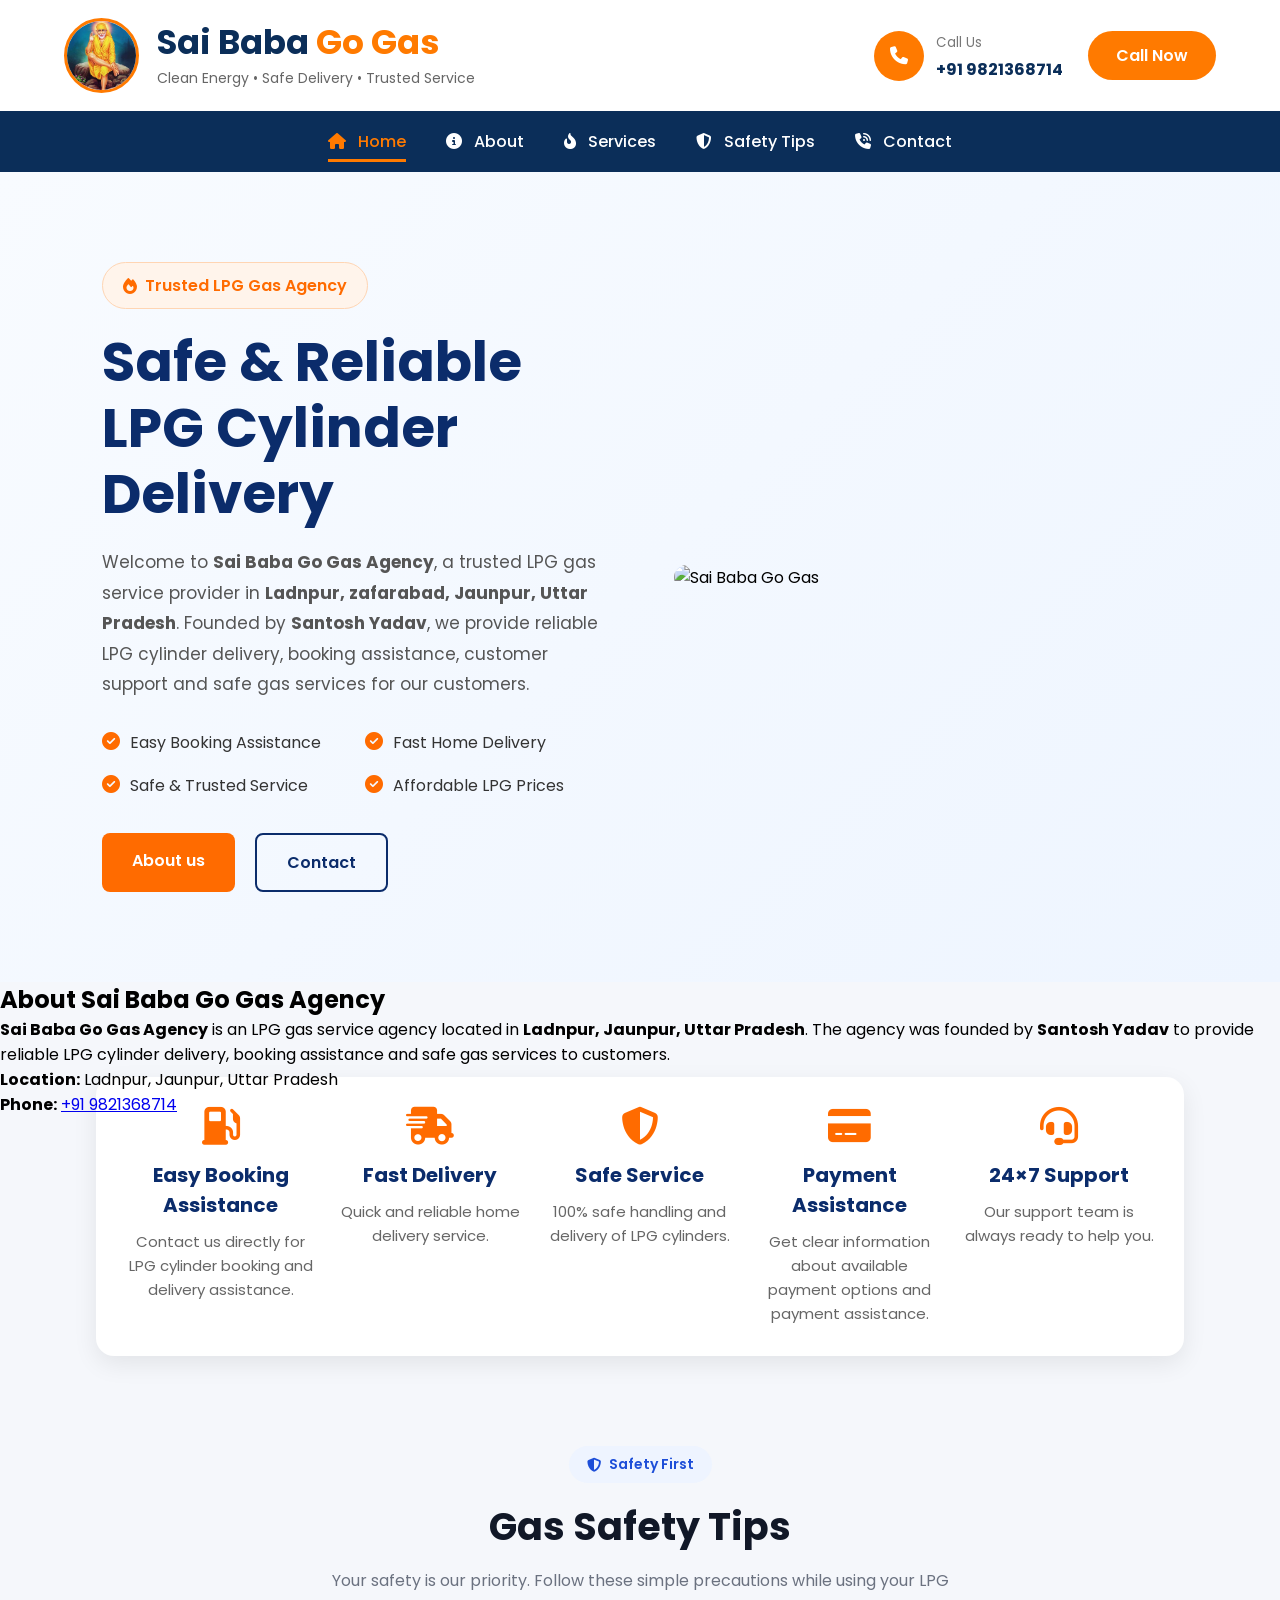
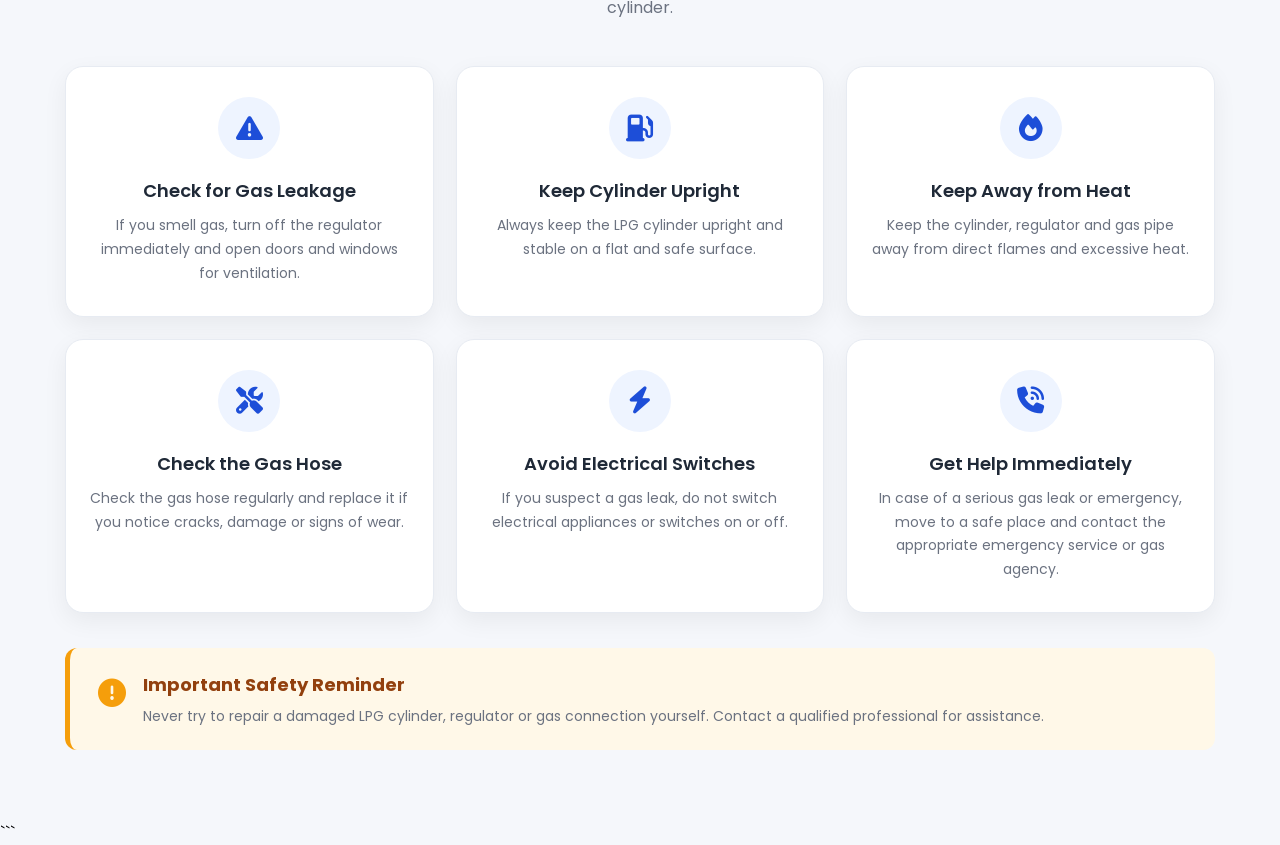
==== commit 0a22f9c4: "Update website design and functionality" ====
--- a/index.html
+++ b/index.html
@@ -178,7 +178,7 @@
 
             <p>
                 Welcome to <strong>Sai Baba Go Gas Agency</strong>, a trusted LPG gas
-                service provider in <strong>Ladnpur, Jaunpur, Uttar Pradesh</strong>.
+                service provider in <strong>Ladnpur, zafarabad, Jaunpur, Uttar Pradesh</strong>.
                 Founded by <strong>Santosh Yadav</strong>, we provide reliable LPG
                 cylinder delivery, booking assistance, customer support and safe gas
                 services for our customers.
@@ -225,7 +225,7 @@
 
         <div class="hero-image">
 
-            <img src="images/delivery boy.png" alt="Sai Baba Go Gas">
+            <img src="images/office.png" alt="Sai Baba Go Gas">
 
         </div>
 
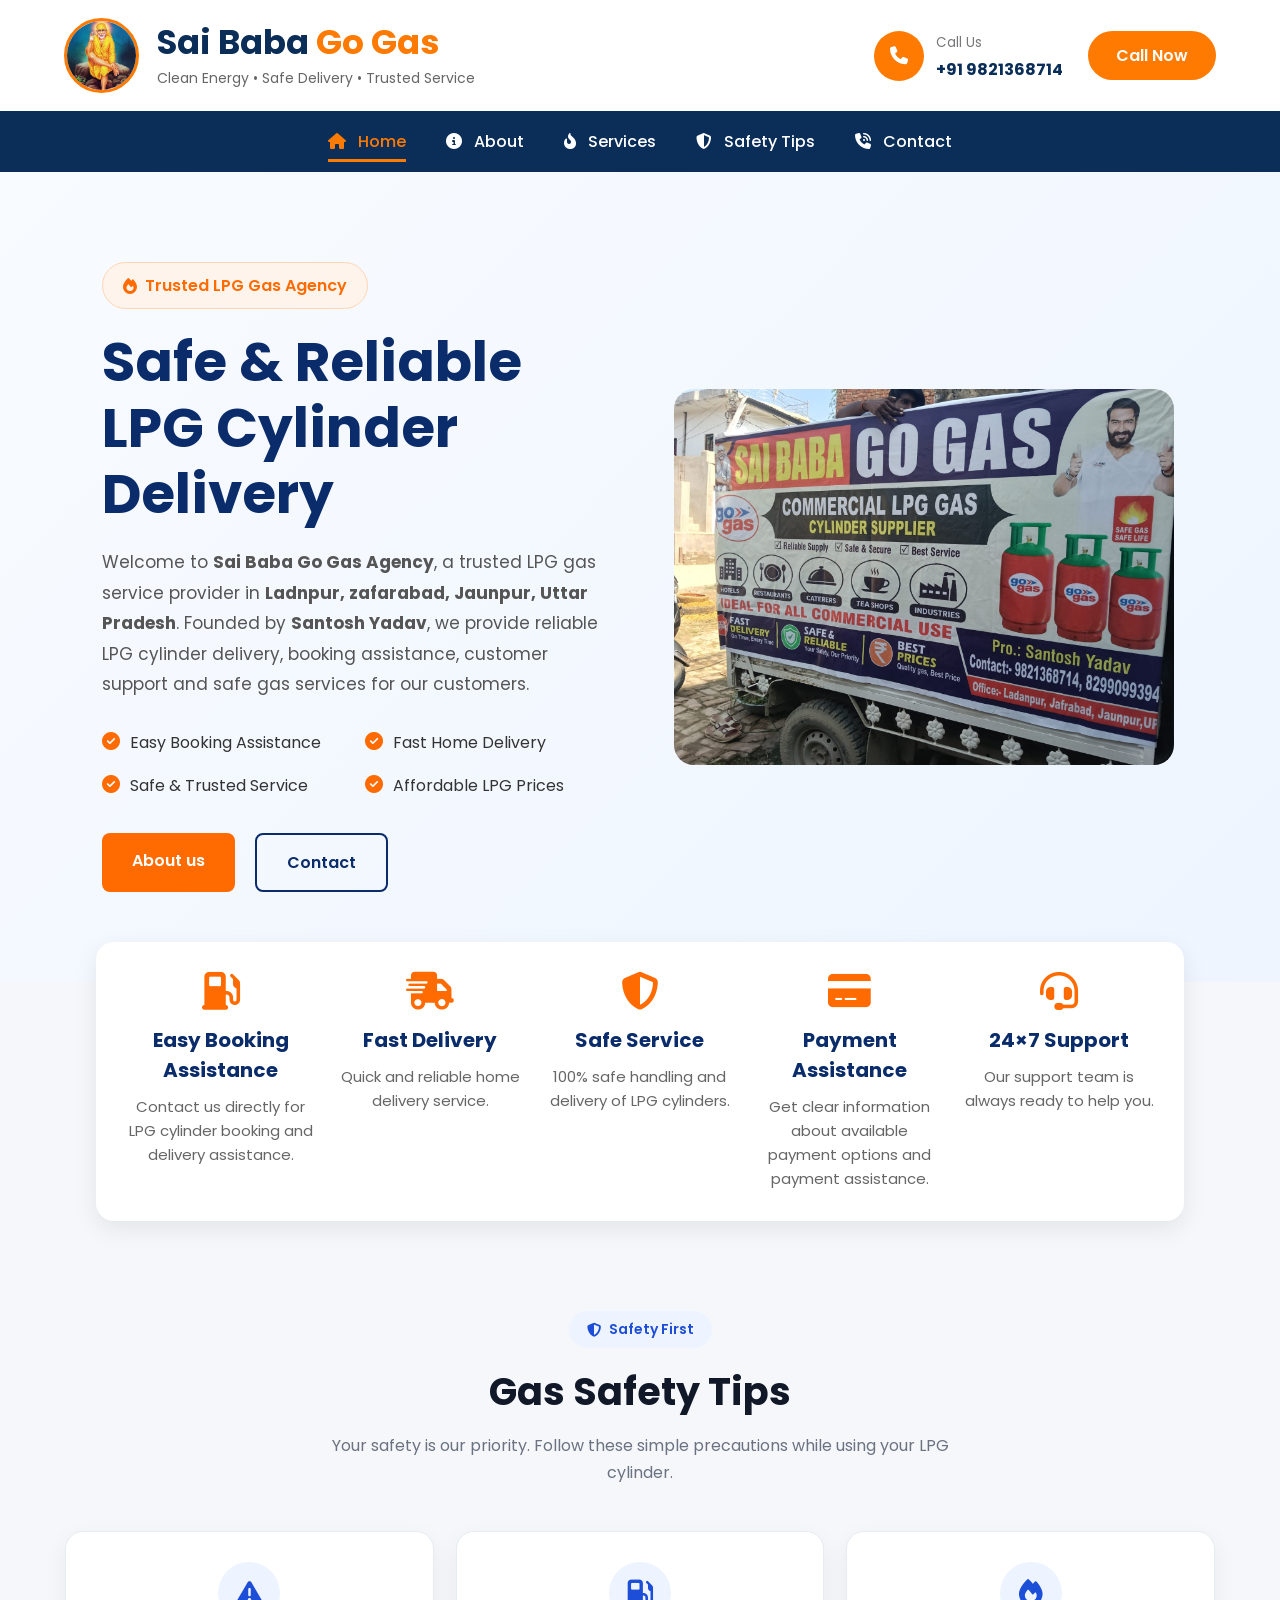
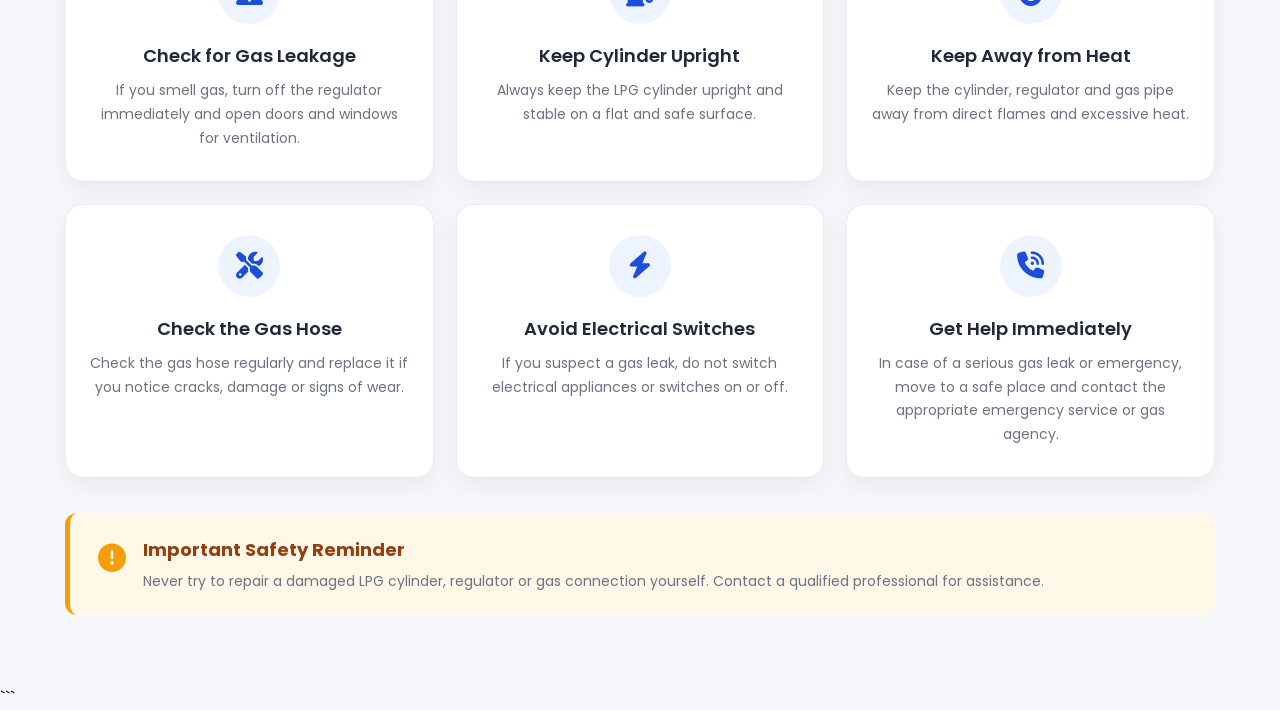
==== commit 236003ee: "Update website design and functionality" ====
--- a/index.html
+++ b/index.html
@@ -225,32 +225,13 @@
 
         <div class="hero-image">
 
-            <img src="images/office.png" alt="Sai Baba Go Gas">
+            <img src="images/van.png" alt="Sai Baba Go Gas">
 
         </div>
 
     </section>
 
     <section class="business-info">
-        <h2>About Sai Baba Go Gas Agency</h2>
-
-        <p>
-            <strong>Sai Baba Go Gas Agency</strong> is an LPG gas service agency
-            located in <strong>Ladnpur, Jaunpur, Uttar Pradesh</strong>.
-            The agency was founded by <strong>Santosh Yadav</strong> to provide
-            reliable LPG cylinder delivery, booking assistance and safe gas
-            services to customers.
-        </p>
-
-        <p>
-            <strong>Location:</strong> Ladnpur, Jaunpur, Uttar Pradesh
-        </p>
-
-        <p>
-            <strong>Phone:</strong>
-            <a href="tel:+919821368714">+91 9821368714</a>
-        </p>
-    </section>
 
     <!-- ================ FEATURES ================= -->
 
